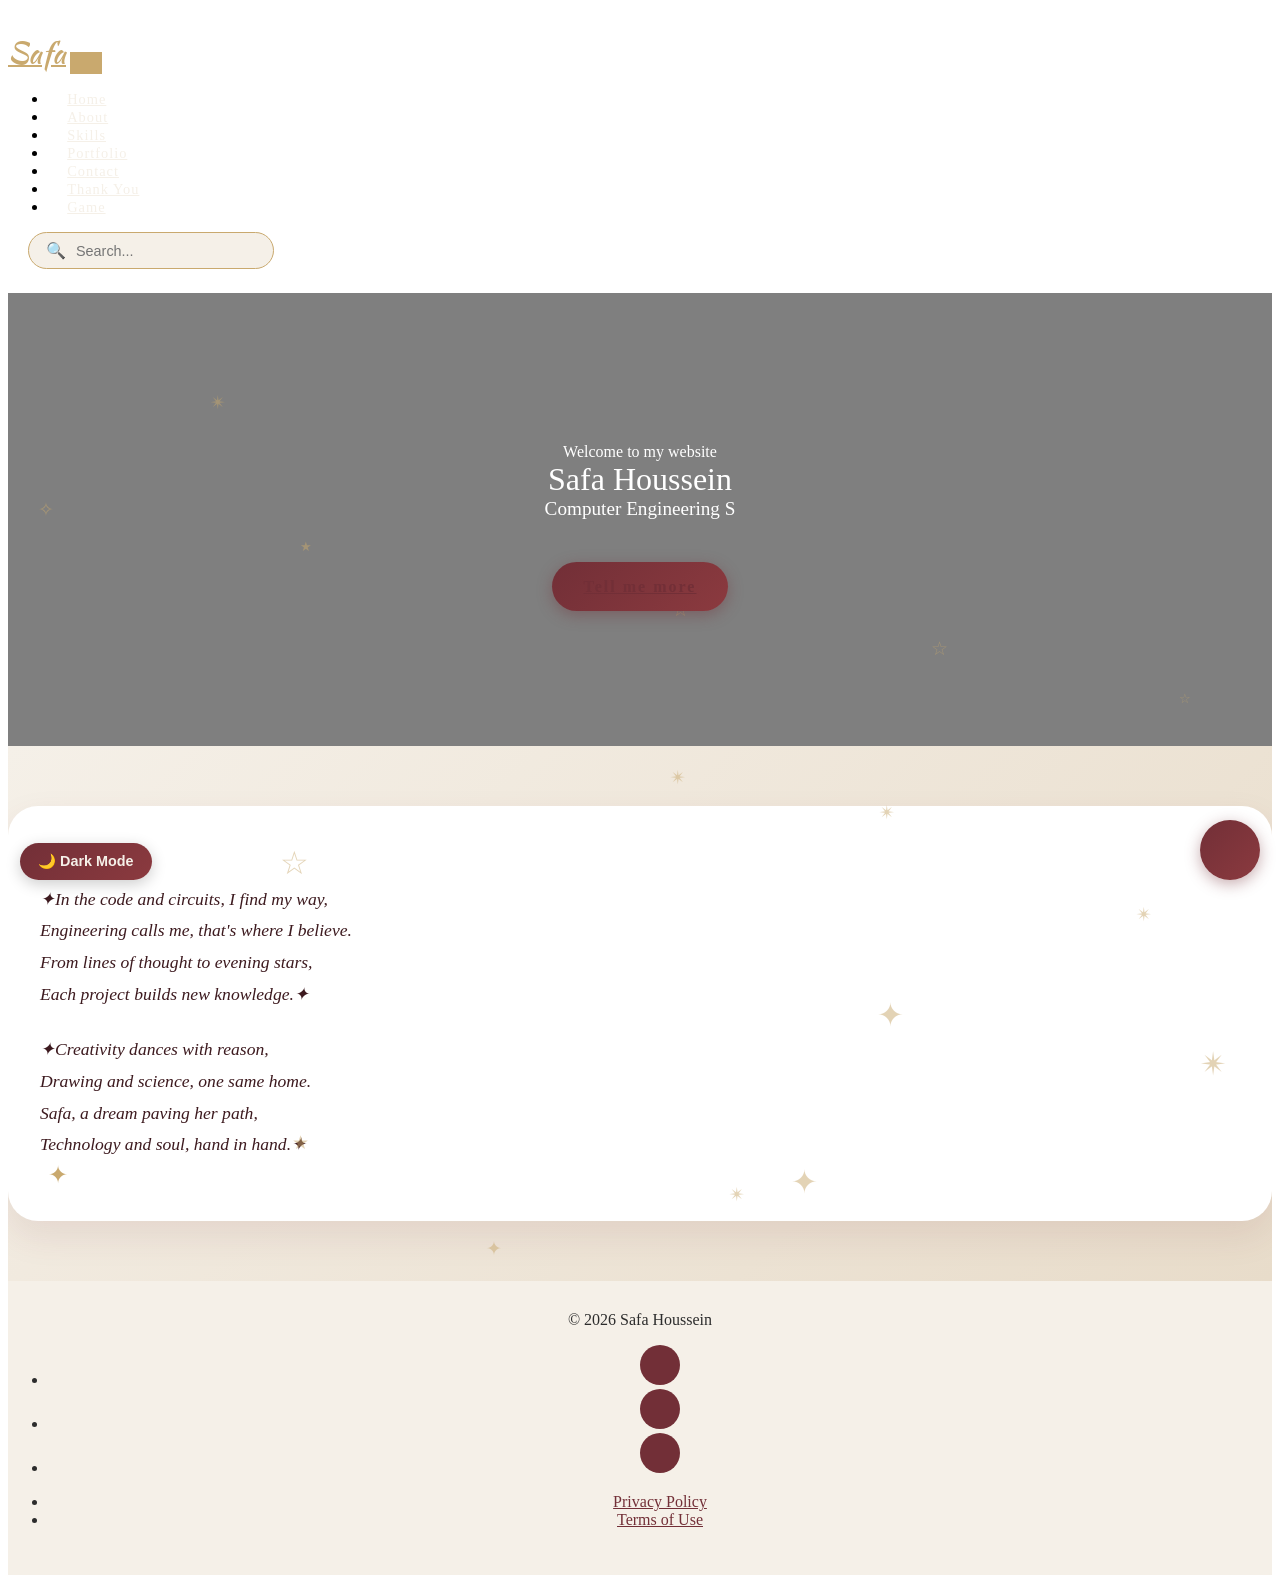
==== index.html @ 27a2a294 "Add files via upload" ====
<!DOCTYPE html>
<html data-bs-theme="light" lang="en">

<head>
    <meta charset="utf-8">
    <meta name="viewport" content="width=device-width, initial-scale=1.0, shrink-to-fit=no">
    <title>Safa Houssein – Portfolio</title>
    <link rel="stylesheet" href="assets/bootstrap/css/bootstrap.min.css">
    <link rel="stylesheet" href="https://fonts.googleapis.com/css?family=Montserrat:400,700&amp;display=swap">
    <link rel="stylesheet" href="https://fonts.googleapis.com/css?family=Kaushan+Script&amp;display=swap">
    <link rel="stylesheet" href="assets/fonts/font-awesome.min.css">
    <link rel="stylesheet" href="style.css">
    <style>
        /* ===== STYLES GÉNÉRAUX ===== */
        :root {
            --bordeaux: #722f37;
            --bordeaux-clair: #8b3a3f;
            --bordeaux-fonce: #3d1a1f;
            --beige: #f5f0e8;
            --beige-fonce: #e8dcca;
            --beige-sombre: #d4c5b5;
            --gold: #c9a96e;
            --texte-fonce: #2c2c2c;
            --texte-clair: #6b5b4f;
            --blanc: #ffffff;
        }
        
        /* ===== MODE SOMBRE AVEC COULEURS BORDEAUX ET BEIGE FONCÉ ===== */
        body.dark-mode {
            background-color: #1a0f12;
            color: #e8dcca;
        }
        
        body.dark-mode .navbar {
            background-color: #0d080a !important;
        }
        
        body.dark-mode .bg-light {
            background-color: #2a1a20 !important;
        }
        
        body.dark-mode .portfolio-caption {
            background: #3d2530;
            color: #e8dcca;
        }
        
        body.dark-mode .portfolio-caption h4 {
            color: #c9a96e;
        }
        
        body.dark-mode footer {
            background-color: #0d080a;
        }
        
        body.dark-mode .poeme-box {
            background: #3d2530;
            border: 1px solid #5e3a45;
        }
        
        body.dark-mode .poeme-texte {
            color: #e8dcca;
        }
        
        body.dark-mode .contact-info-box {
            background: #3d2530;
        }
        
        body.dark-mode .chatbot-window {
            background: #2a1a20;
        }
        
        body.dark-mode .chatbot-messages {
            background: #1a0f12;
        }
        
        body.dark-mode .bot .message-content {
            background: #3d2530;
            color: #e8dcca;
        }
        
        body.dark-mode .chatbot-header {
            background: linear-gradient(135deg, #3d1a1f, #5e2a30);
        }
        
        body.dark-mode .hobby-card {
            background: #3d2530;
            color: #e8dcca;
        }
        
        body.dark-mode .hobby-card h4 {
            color: #c9a96e;
        }
        
        body.dark-mode .edu-content {
            background: #3d2530;
        }
        
        body.dark-mode .edu-content p {
            color: #e8dcca;
        }
        
        body.dark-mode .edu-content h4 {
            color: #c9a96e;
        }
        
        body.dark-mode .btn-primary {
            background-color: #5e2a30 !important;
            border-color: #5e2a30 !important;
        }
        
        body.dark-mode .btn-primary:hover {
            background-color: #7a3a42 !important;
        }
        
        /* Dark Mode Toggle Button */
        .dark-mode-toggle {
            position: fixed;
            bottom: 20px;
            left: 20px;
            z-index: 1000;
            background: linear-gradient(135deg, #722f37, #8b3a3f);
            border: none;
            border-radius: 50px;
            padding: 10px 18px;
            color: #f5f0e8;
            cursor: pointer;
            font-size: 0.9rem;
            font-weight: 600;
            display: flex;
            align-items: center;
            gap: 8px;
            box-shadow: 0 4px 15px rgba(0,0,0,0.2);
            transition: all 0.3s ease;
        }
        
        .dark-mode-toggle:hover {
            transform: scale(1.05);
            box-shadow: 0 6px 20px rgba(0,0,0,0.3);
        }
        
        body.dark-mode .dark-mode-toggle {
            background: linear-gradient(135deg, #c9a96e, #b8945a);
            color: #1a0f12;
        }
        
        /* ===== BARRE DE RECHERCHE AVEC LOUPE ===== */
        .search-container {
            position: relative;
            display: inline-block;
            margin-left: 20px;
        }
        
        .search-wrapper {
            display: flex;
            align-items: center;
            background: var(--beige);
            border-radius: 50px;
            border: 1px solid var(--gold);
            padding: 0 5px;
            transition: all 0.3s ease;
        }
        
        .search-wrapper:focus-within {
            border-color: var(--bordeaux);
            box-shadow: 0 0 5px rgba(114, 47, 55, 0.3);
        }
        
        .search-icon {
            padding: 8px 5px 8px 12px;
            color: var(--bordeaux);
            font-size: 1rem;
        }
        
        .search-input {
            padding: 8px 12px 8px 5px;
            border: none;
            background: transparent;
            color: var(--bordeaux-fonce);
            font-size: 0.9rem;
            width: 180px;
            outline: none;
        }
        
        .search-input:focus {
            width: 220px;
        }
        
        .search-results {
            position: absolute;
            top: 100%;
            left: 0;
            background: white;
            border-radius: 15px;
            box-shadow: 0 10px 25px rgba(0,0,0,0.1);
            width: 100%;
            z-index: 1000;
            display: none;
            overflow: hidden;
            margin-top: 5px;
        }
        
        .search-results a {
            display: block;
            padding: 10px 15px;
            color: var(--bordeaux);
            text-decoration: none;
            transition: all 0.2s ease;
            border-bottom: 1px solid var(--beige-fonce);
        }
        
        .search-results a:hover {
            background: var(--bordeaux);
            color: white;
        }
        
        .search-results a:last-child {
            border-bottom: none;
        }
        
        body.dark-mode .search-wrapper {
            background: #3d2530;
            border-color: #c9a96e;
        }
        
        body.dark-mode .search-icon {
            color: #c9a96e;
        }
        
        body.dark-mode .search-input {
            color: #e8dcca;
        }
        
        body.dark-mode .search-results {
            background: #3d2530;
        }
        
        body.dark-mode .search-results a {
            color: #e8dcca;
            border-bottom-color: #5e3a45;
        }
        
        body.dark-mode .search-results a:hover {
            background: #c9a96e;
            color: #1a0f12;
        }
        
        @media (max-width: 768px) {
            .search-container {
                margin-left: 0;
                margin-top: 10px;
                width: 100%;
            }
            .search-wrapper {
                width: 100%;
            }
            .search-input {
                width: 100%;
            }
            .search-input:focus {
                width: 100%;
            }
            .search-results {
                width: 100%;
            }
        }
        
        /* ===== STYLES POUR LE POEME ET AUTRES ===== */
        .poeme-section {
            padding: 60px 0;
            background: linear-gradient(135deg, var(--beige), var(--beige-fonce));
        }
        
        .poeme-box {
            background: var(--blanc);
            padding: 2rem;
            border-radius: 30px;
            box-shadow: 0 15px 35px rgba(114, 47, 55, 0.1);
        }
        
        .poeme-texte {
            font-size: 1.1rem;
            line-height: 1.8;
            color: var(--bordeaux-fonce);
            font-style: italic;
        }
        
        .star-deco-poeme {
            font-size: 1.5rem;
            color: var(--gold);
        }
        
        .btn-animated {
            background: linear-gradient(135deg, var(--bordeaux), var(--bordeaux-clair));
            border: none;
            color: var(--beige);
            padding: 1rem 2rem;
            border-radius: 50px;
            transition: all 0.3s ease;
        }
        
        .btn-animated:hover {
            transform: translateY(-3px);
            background: linear-gradient(135deg, var(--gold), var(--bordeaux-clair));
            color: var(--bordeaux-fonce);
        }
        
        .masthead {
            padding: 150px 0;
            background-size: cover;
            background-position: center;
            text-align: center;
            color: white;
        }
        
        .intro-heading {
            font-size: 2rem !important;
        }
        
        .animated-message {
            min-height: 80px;
        }
        
        .typing-text {
            font-size: 1.2rem;
        }
        
        /* Chatbot styles */
        .chatbot-container {
            position: fixed;
            bottom: 20px;
            right: 20px;
            z-index: 1000;
        }
        
        .chatbot-button {
            width: 60px;
            height: 60px;
            background: linear-gradient(135deg, var(--bordeaux), var(--bordeaux-clair));
            border-radius: 50%;
            display: flex;
            align-items: center;
            justify-content: center;
            cursor: pointer;
            box-shadow: 0 4px 15px rgba(114, 47, 55, 0.4);
            transition: all 0.3s ease;
            animation: pulse 2s infinite;
        }
        
        .chatbot-button:hover {
            transform: scale(1.1);
        }
        
        .chatbot-button i {
            font-size: 28px;
            color: var(--beige);
        }
        
        .chatbot-window {
            position: absolute;
            bottom: 80px;
            right: 0;
            width: 350px;
            height: 500px;
            background: var(--blanc);
            border-radius: 20px;
            box-shadow: 0 10px 30px rgba(0,0,0,0.2);
            display: none;
            flex-direction: column;
            overflow: hidden;
        }
        
        .chatbot-window.open {
            display: flex;
        }
        
        .chatbot-header {
            background: linear-gradient(135deg, var(--bordeaux), var(--bordeaux-clair));
            color: var(--beige);
            padding: 15px;
            text-align: center;
            position: relative;
        }
        
        .chatbot-header h4 {
            margin: 0;
            font-size: 1.1rem;
        }
        
        .close-chatbot {
            position: absolute;
            top: 10px;
            right: 15px;
            cursor: pointer;
            font-size: 1.2rem;
        }
        
        .chatbot-messages {
            flex: 1;
            padding: 15px;
            overflow-y: auto;
            background: var(--beige);
        }
        
        .message {
            margin-bottom: 15px;
            display: flex;
        }
        
        .message.bot {
            justify-content: flex-start;
        }
        
        .message.user {
            justify-content: flex-end;
        }
        
        .message-content {
            max-width: 80%;
            padding: 10px 15px;
            border-radius: 18px;
            font-size: 0.9rem;
        }
        
        .bot .message-content {
            background: var(--blanc);
            color: var(--texte-fonce);
            border-bottom-left-radius: 5px;
        }
        
        .user .message-content {
            background: linear-gradient(135deg, var(--bordeaux), var(--bordeaux-clair));
            color: var(--beige);
            border-bottom-right-radius: 5px;
        }
        
        .chatbot-input {
            display: flex;
            padding: 10px;
            background: var(--blanc);
            border-top: 1px solid var(--beige-fonce);
        }
        
        .chatbot-input input {
            flex: 1;
            padding: 10px;
            border: 1px solid var(--beige-fonce);
            border-radius: 25px;
            outline: none;
        }
        
        .chatbot-input button {
            margin-left: 10px;
            padding: 10px 15px;
            background: linear-gradient(135deg, var(--bordeaux), var(--bordeaux-clair));
            border: none;
            border-radius: 25px;
            color: var(--beige);
            cursor: pointer;
        }
        
        @keyframes pulse {
            0%, 100% { box-shadow: 0 4px 15px rgba(114, 47, 55, 0.4); }
            50% { box-shadow: 0 4px 25px rgba(114, 47, 55, 0.7); }
        }
        
        footer {
            background: var(--beige);
            padding: 30px 0;
            text-align: center;
        }
        
        .social-buttons li a {
            background: var(--bordeaux);
            color: white;
            border-radius: 50%;
            width: 40px;
            height: 40px;
            display: inline-block;
            line-height: 40px;
        }
        
        /* Style pour l'émoji du jeu en bordeaux */
        .game-link {
            color: var(--bordeaux) !important;
        }
        
        .game-link:hover {
            color: var(--gold) !important;
        }
    </style>
</head>

<body id="page-top" data-bs-spy="scroll" data-bs-target="#mainNav" data-bs-offset="54">
    <nav class="navbar navbar-expand-lg fixed-top bg-dark navbar-dark" id="mainNav">
        <div class="container">
            <a class="navbar-brand" href="#page-top">Safa</a>
            <button class="navbar-toggler" data-bs-toggle="collapse" data-bs-target="#navbarResponsive" type="button">
                <i class="fa fa-bars"></i>
            </button>
            <div class="collapse navbar-collapse" id="navbarResponsive">
                <ul class="navbar-nav ms-auto text-uppercase">
                    <li class="nav-item"><a class="nav-link" href="index.html">Home</a></li>
                    <li class="nav-item"><a class="nav-link" href="about.html">About</a></li>
                    <li class="nav-item"><a class="nav-link" href="skills.html">Skills</a></li>
                    <li class="nav-item"><a class="nav-link" href="portfolio.html">Portfolio</a></li>
                    <li class="nav-item"><a class="nav-link" href="contact.html">Contact</a></li>
                    <li class="nav-item"><a class="nav-link" href="merci.html">Thank You</a></li>
                    <li class="nav-item"><a class="nav-link" href="game.html">Game</a></li>
                </ul>
                <!-- BARRE DE RECHERCHE AVEC LOUPE -->
                <div class="search-container">
                    <div class="search-wrapper">
                        <span class="search-icon">🔍</span>
                        <input type="text" class="search-input" id="searchInput" placeholder="Search...">
                    </div>
                    <div class="search-results" id="searchResults"></div>
                </div>
            </div>
        </div>
    </nav>
    
    <header class="masthead" style="background-image:url('assets/img/safa6.jpeg');">
        <div class="container">
            <div class="intro-text">
                <div class="intro-lead-in">Welcome to my website</div>
                
                <div class="intro-heading text-uppercase" style="font-size: 2rem !important;">
                    Safa Houssein
                </div>
                
                <div class="animated-message mt-3">
                    <span class="typing-text"></span>
                </div>
                
                <a class="btn btn-animated btn-xl text-uppercase mt-4" role="button" href="about.html">Tell me more</a>
            </div>
        </div>
    </header>
    
    <!-- POEM SECTION -->
    <section class="poeme-section">
        <div class="container">
            <div class="row">
                <div class="col-lg-8 mx-auto text-center">
                    <div class="poeme-box">
                        <span class="star-deco-poeme">✦</span>
                        <p class="poeme-texte">
                             ✦In the code and circuits, I find my way,<br>
                              Engineering calls me, that's where I believe.<br>
                              From lines of thought to evening stars,<br>
                              Each project builds new knowledge.✦
                        </p>
                        <p class="poeme-texte poeme-2">
                              ✦Creativity dances with reason,<br>
                              Drawing and science, one same home.<br>
                              Safa, a dream paving her path,<br>
                              Technology and soul, hand in hand.✦
                        </p>
                        <span class="star-deco-poeme">✦</span>
                    </div>
                </div>
            </div>
        </div>
    </section>
    
    <footer>
        <div class="container">
            <div class="row">
                <div class="col-md-4"><span class="copyright">© 2026 Safa Houssein</span></div>
                <div class="col-md-4">
                    <ul class="list-inline social-buttons">
                        <li class="list-inline-item"><a href="#"><i class="fa fa-twitter"></i></a></li>
                        <li class="list-inline-item"><a href="#"><i class="fa fa-facebook"></i></a></li>
                        <li class="list-inline-item"><a href="#"><i class="fa fa-linkedin"></i></a></li>
                    </ul>
                </div>
                <div class="col-md-4">
                    <ul class="list-inline quicklinks">
                        <li class="list-inline-item"><a href="#">Privacy Policy</a></li>
                        <li class="list-inline-item"><a href="#">Terms of Use</a></li>
                    </ul>
                </div>
            </div>
        </div>
    </footer>
    
    <!-- BOUTON MODE SOMBRE / CLAIR -->
    <button class="dark-mode-toggle" onclick="toggleDarkMode()">
        🌙 Dark Mode
    </button>
    
    <script src="assets/bootstrap/js/bootstrap.min.js"></script>
    <script src="assets/js/script.min.js"></script>
    <script src="script.js"></script>
    
    <script>
        // Animation des messages
        document.addEventListener('DOMContentLoaded', function() {
            const messages = [
                "Computer Engineering Student ✦",
                "Passionate about technology ✦",
                "Digital systems & circuits ✦",
                "Creative & curious ✦",
                "Welcome to my world! ✦"
            ];
            
            let messageIndex = 0;
            const typingElement = document.querySelector('.typing-text');
            
            if (typingElement) {
                function typeMessage(message, callback) {
                    let i = 0;
                    typingElement.textContent = '';
                    typingElement.style.opacity = '1';
                    
                    function addChar() {
                        if (i < message.length) {
                            typingElement.textContent += message.charAt(i);
                            i++;
                            setTimeout(addChar, 80);
                        } else {
                            setTimeout(() => {
                                eraseMessage(callback);
                            }, 2000);
                        }
                    }
                    addChar();
                }
                
                function eraseMessage(callback) {
                    let text = typingElement.textContent;
                    let i = text.length;
                    
                    function removeChar() {
                        if (i > 0) {
                            typingElement.textContent = text.substring(0, i - 1);
                            i--;
                            setTimeout(removeChar, 50);
                        } else {
                            typingElement.style.opacity = '0';
                            setTimeout(() => {
                                callback();
                            }, 300);
                        }
                    }
                    removeChar();
                }
                
                function cycleMessages() {
                    typeMessage(messages[messageIndex], () => {
                        messageIndex = (messageIndex + 1) % messages.length;
                        cycleMessages();
                    });
                }
                
                cycleMessages();
            }
        });
        
        // Dark Mode Toggle Function
        function toggleDarkMode() {
            const body = document.body;
            const button = document.querySelector('.dark-mode-toggle');
            
            body.classList.toggle('dark-mode');
            
            if (body.classList.contains('dark-mode')) {
                button.innerHTML = '☀️ Light Mode';
                localStorage.setItem('darkMode', 'enabled');
            } else {
                button.innerHTML = '🌙 Dark Mode';
                localStorage.setItem('darkMode', 'disabled');
            }
        }
        
        // Vérifier la préférence sauvegardée
        if (localStorage.getItem('darkMode') === 'enabled') {
            document.body.classList.add('dark-mode');
            const btn = document.querySelector('.dark-mode-toggle');
            if (btn) btn.innerHTML = '☀️ Light Mode';
        }
        
        // ===== BARRE DE RECHERCHE =====
        const searchData = [
            { name: "Home", url: "index.html", keywords: ["home", "accueil", "main", "start"] },
            { name: "About", url: "about.html", keywords: ["about", "a propos", "bio", "qui suis-je", "parcours"] },
            { name: "Skills", url: "skills.html", keywords: ["skills", "competences", "compétences", "technologies", "langages"] },
            { name: "Portfolio", url: "portfolio.html", keywords: ["portfolio", "projets", "projects", "realisations", "réalisations"] },
            { name: "Contact", url: "contact.html", keywords: ["contact", "email", "mail", "telephone", "téléphone", "me contacter"] },
            { name: "Game", url: "game.html", keywords: ["game", "jeu", "quiz", "play", "jouer"] },
            { name: "Thank You", url: "merci.html", keywords: ["merci", "thank", "thanks", "remerciement"] }
        ];

        const searchInput = document.getElementById('searchInput');
        const searchResults = document.getElementById('searchResults');
        const searchContainer = document.querySelector('.search-container');

        if (searchInput && searchResults) {
            function performSearch() {
                const query = searchInput.value.toLowerCase().trim();
                
                if (query === '') {
                    searchResults.style.display = 'none';
                    return;
                }
                
                const results = searchData.filter(page => {
                    if (page.name.toLowerCase().includes(query)) return true;
                    return page.keywords.some(keyword => keyword.includes(query));
                });
                
                if (results.length > 0) {
                    searchResults.innerHTML = results.map(result => 
                        `<a href="${result.url}">🔍 ${result.name}</a>`
                    ).join('');
                    searchResults.style.display = 'block';
                } else {
                    searchResults.innerHTML = `<a href="#">❌ No result for "${query}"</a>`;
                    searchResults.style.display = 'block';
                }
            }

            searchInput.addEventListener('input', performSearch);

            document.addEventListener('click', function(e) {
                if (searchContainer && !searchContainer.contains(e.target)) {
                    searchResults.style.display = 'none';
                }
            });

            searchInput.addEventListener('keypress', function(e) {
                if (e.key === 'Enter') {
                    const firstResult = searchResults.querySelector('a');
                    if (firstResult && firstResult.href) {
                        window.location.href = firstResult.href;
                    }
                }
            });
        }
        
        // Chatbot functions
        const safaKnowledge = {
            name: "Safa Houssein",
            age: "Second year Computer Engineering student",
            school: "Faculty of Engineering",
            passion: "Digital systems, electronic circuits and technology",
            skills: ["C", "C++", "Python", "HTML/CSS", "JavaScript", "MATLAB", "Node.js", "Bootstrap"],
            projects: [
                "Revision Program (C) - a study aid program",
                "Glino Game (C++) - a game to learn programming",
                "Python Projects - various exercises and projects",
                "Web Portfolio - this website",
                "MATLAB Projects - engineering simulations",
                "Node.js App - backend development"
            ],
            otherInterests: "Science, medicine, culture, languages, creative drawing",
            email: "saffahousseinegeuh@email.com",
            phone: "+253 77 49 03 33",
            instagram: "safabintuhussein",
            bio: "Safa Houssein is a Computer Engineering student passionate about digital systems, circuits and technology. She also enjoys drawing and creativity."
        };
        
        function toggleChatbot() {
            const window = document.getElementById('chatbotWindow');
            if (window) window.classList.toggle('open');
        }
        
        function sendMessage() {
            const input = document.getElementById('userInput');
            const message = input.value.trim();
            if (message === '') return;
            
            addMessage(message, 'user');
            input.value = '';
            
            setTimeout(() => {
                const response = getBotResponse(message);
                addMessage(response, 'bot');
            }, 500);
        }
        
        function addMessage(text, sender) {
            const messagesDiv = document.getElementById('chatMessages');
            if (!messagesDiv) return;
            const messageDiv = document.createElement('div');
            messageDiv.className = `message ${sender}`;
            messageDiv.innerHTML = `<div class="message-content">${text}</div>`;
            messagesDiv.appendChild(messageDiv);
            messagesDiv.scrollTop = messagesDiv.scrollHeight;
        }
        
        function getBotResponse(question) {
            const q = question.toLowerCase();
            
            if (q.includes('name') || q.includes('who is') || q.includes('call')) {
                return `Her name is ${safaKnowledge.name}! 👩‍💻`;
            }
            
            if (q.includes('age') || q.includes('study') || q.includes('student') || q.includes('background')) {
                return `${safaKnowledge.name} is ${safaKnowledge.age}. ${safaKnowledge.bio}`;
            }
            
            if (q.includes('skill') || q.includes('know') || q.includes('can do') || q.includes('language')) {
                return `Safa masters: ${safaKnowledge.skills.join(', ')}. She is passionate about ${safaKnowledge.passion}. ✨`;
            }
            
            if (q.includes('project') || q.includes('projects') || q.includes('work') || q.includes('made')) {
                return `Here are Safa's projects:\n${safaKnowledge.projects.map(p => `• ${p}`).join('\n')}`;
            }
            
            if (q.includes('interest') || q.includes('hobby') || q.includes('passion') || q.includes('like')) {
                return `Safa is passionate about ${safaKnowledge.passion}. She is also interested in: ${safaKnowledge.otherInterests}. 🎨`;
            }
            
            if (q.includes('contact') || q.includes('email') || q.includes('mail') || q.includes('phone') || q.includes('call')) {
                return `You can contact Safa at:\n📧 Email: ${safaKnowledge.email}\n📱 Phone: ${safaKnowledge.phone}\n📷 Instagram: ${safaKnowledge.instagram}`;
            }
            
            if (q.includes('bio') || q.includes('about') || q.includes('presentation')) {
                return safaKnowledge.bio;
            }
            
            if (q.includes('hello') || q.includes('hi') || q.includes('hey') || q.includes('bonjour')) {
                return `Hello! I'm ${safaKnowledge.name}'s assistant. What would you like to know about her? 😊`;
            }
            
            if (q.includes('thank') || q.includes('thanks')) {
                return `You're welcome! Feel free to contact ${safaKnowledge.name} through the contact form. ✨`;
            }
            
            return `I don't understand that question yet. 😅\n\nYou can ask me:\n• Who is Safa?\n• Her skills\n• Her projects\n• Her contact info\n• Her interests`;
        }
    </script>
    
    <!-- CHATBOT -->
    <div class="chatbot-container">
        <div class="chatbot-button" onclick="toggleChatbot()">
            <i class="fa fa-comments"></i>
        </div>
        <div class="chatbot-window" id="chatbotWindow">
            <div class="chatbot-header">
                <h4>🤖 Safa Assistant</h4>
                <p>Ask me anything about Safa!</p>
                <span class="close-chatbot" onclick="toggleChatbot()">✕</span>
            </div>
            <div class="chatbot-messages" id="chatMessages">
                <div class="message bot">
                    <div class="message-content">
                        Hello! I'm Safa's virtual assistant. 👋<br>
                        I know everything about her!<br>
                        Ask me about:
                        <br>• her skills
                        <br>• her projects
                        <br>• her background
                        <br>• her contact info
                    </div>
                </div>
            </div>
            <div class="chatbot-input">
                <input type="text" id="userInput" placeholder="Ask your question..." onkeypress="if(event.key==='Enter') sendMessage()">
                <button onclick="sendMessage()"><i class="fa fa-paper-plane"></i></button>
            </div>
        </div>
    </div>
    
</body>
</html>
---- style.css ----
/* ===== COULEURS BORDEAUX & BEIGE ===== */
:root {
    --bordeaux: #722f37;
    --bordeaux-clair: #8b3a3f;
    --bordeaux-fonce: #3d1a1f;
    --beige: #f5f0e8;
    --beige-fonce: #e8dcca;
    --beige-sombre: #d4c5b5;
    --gold: #c9a96e;
    --texte-fonce: #2c2c2c;
    --texte-clair: #6b5b4f;
    --blanc: #ffffff;
}

/* ===== NOUVELLE NAVIGATION ÉPURÉE ===== */
#mainNav {
    background-color: transparent;
    padding-top: 1.5rem;
    padding-bottom: 1.5rem;
    transition: all 0.4s ease;
}

#mainNav.navbar-shrink {
    background-color: var(--bordeaux-fonce) !important;
    padding-top: 0.8rem;
    padding-bottom: 0.8rem;
    box-shadow: 0 4px 15px rgba(0,0,0,0.1);
}

#mainNav .navbar-brand {
    color: var(--gold) !important;
    font-size: 1.8rem;
    font-family: "Kaushan Script", cursive;
    transition: all 0.3s ease;
}

#mainNav.navbar-shrink .navbar-brand {
    font-size: 1.4rem;
}

#mainNav .navbar-nav .nav-link {
    color: var(--beige) !important;
    font-size: 0.9rem;
    font-weight: 500;
    letter-spacing: 1px;
    padding: 0.5rem 1rem !important;
    margin: 0 0.2rem;
    position: relative;
    transition: all 0.3s ease;
}

/* Soulignement élégant au survol */
#mainNav .navbar-nav .nav-link::after {
    content: '';
    position: absolute;
    bottom: 0;
    left: 50%;
    width: 0;
    height: 2px;
    background-color: var(--gold);
    transition: all 0.3s ease;
    transform: translateX(-50%);
}

#mainNav .navbar-nav .nav-link:hover::after,
#mainNav .navbar-nav .nav-link.active::after {
    width: 70%;
}

#mainNav .navbar-nav .nav-link:hover,
#mainNav .navbar-nav .nav-link.active {
    color: var(--gold) !important;
}

/* Bouton toggler (mobile) */
#mainNav .navbar-toggler {
    background-color: var(--gold);
    border: none;
    padding: 0.7rem 1rem;
}

#mainNav .navbar-toggler .fa-bars {
    color: var(--bordeaux-fonce);
    font-size: 1.2rem;
}

/* ===== STARS DÉCORATIVES ===== */
.star-deco {
    position: absolute;
    font-size: 1.2rem;
    color: var(--gold);
    opacity: 0.5;
    pointer-events: none;
    z-index: 0;
}

.star-lg {
    font-size: 2rem;
}

.star-sm {
    font-size: 0.8rem;
}

/* ===== BADGES STYLE ===== */
.badge-pill {
    display: inline-block;
    padding: 0.5rem 1rem;
    margin: 0.25rem;
    background: var(--beige-fonce);
    border-radius: 50px;
    font-size: 0.85rem;
    font-weight: 500;
    color: var(--bordeaux);
}

.badge-pill.peach {
    background: var(--bordeaux);
    color: var(--beige);
}

/* ===== PHOTO GRID ===== */
.photo-grid {
    display: grid;
    grid-template-columns: repeat(3, 1fr);
    gap: 1rem;
    margin-top: 1.5rem;
}

.photo-slot {
    aspect-ratio: 1;
    border-radius: 12px;
    display: flex;
    flex-direction: column;
    align-items: center;
    justify-content: center;
    font-size: 2rem;
    color: var(--blanc);
    background: linear-gradient(135deg, var(--bordeaux-clair), var(--bordeaux-fonce));
    transition: transform 0.3s ease;
}

.photo-slot:hover {
    transform: scale(1.05);
}

.photo-slot span {
    font-size: 0.7rem;
    margin-top: 0.5rem;
}

/* ===== SKILLS PHOTO AREA ===== */
.skills-photo-area {
    grid-column: span 2;
    display: grid;
    grid-template-columns: repeat(4, 1fr);
    gap: 1rem;
    margin-top: 2rem;
}

.skills-photo-slot {
    aspect-ratio: 1;
    border-radius: 12px;
    display: flex;
    align-items: center;
    justify-content: center;
    font-size: 1.5rem;
    color: var(--blanc);
    background: linear-gradient(135deg, var(--bordeaux-clair), var(--bordeaux-fonce));
    transition: transform 0.3s ease;
}

.skills-photo-slot:hover {
    transform: scale(1.05);
}

/* ===== SKILLS TAGS ===== */
.skill-tag {
    display: inline-block;
    padding: 0.4rem 1rem;
    margin: 0.3rem;
    background: var(--beige-fonce);
    border-radius: 30px;
    font-size: 0.8rem;
    font-weight: 500;
    color: var(--bordeaux);
    transition: all 0.3s ease;
}

.skill-tag:hover {
    transform: translateY(-2px);
    box-shadow: 0 4px 8px rgba(114, 47, 55, 0.2);
    background: var(--bordeaux);
    color: var(--beige);
}

.skill-tag.peach {
    background: var(--bordeaux-clair);
    color: var(--beige);
}

/* ===== SKILLS GRID ===== */
.skills-grid {
    display: grid;
    grid-template-columns: repeat(2, 1fr);
    gap: 2rem;
}

.skill-block {
    background: var(--blanc);
    padding: 1.5rem;
    border-radius: 20px;
    box-shadow: 0 10px 30px rgba(0,0,0,0.05);
    border-left: 4px solid var(--bordeaux);
}

.skill-block.peach-border {
    border-left-color: var(--gold);
}

.skill-block-title {
    font-size: 1.2rem;
    font-weight: 700;
    margin-bottom: 1rem;
    color: var(--bordeaux);
}

/* ===== HOME PAGE ===== */
.masthead {
    position: relative;
    background-size: cover;
    background-position: center;
}

.masthead::before {
    content: '';
    position: absolute;
    top: 0;
    left: 0;
    right: 0;
    bottom: 0;
    background: rgba(0, 0, 0, 0.5);
    z-index: 0;
}

.masthead .container {
    position: relative;
    z-index: 1;
}

/* ===== ABOUT PAGE ===== */
.profile-photo-wrap {
    position: relative;
    display: inline-block;
    margin-bottom: 1.5rem;
}

.profile-photo-placeholder {
    width: 150px;
    height: 150px;
    background: linear-gradient(135deg, var(--bordeaux-clair), var(--bordeaux));
    border-radius: 50%;
    display: flex;
    align-items: center;
    justify-content: center;
    font-size: 4rem;
    margin: 0 auto;
}

.profile-badge {
    position: absolute;
    bottom: 0;
    right: 0;
    background: var(--gold);
    padding: 0.3rem 0.8rem;
    border-radius: 50px;
    font-size: 0.7rem;
    font-weight: bold;
    color: var(--bordeaux-fonce);
}

/* ===== CONTACT SOCIAL ROWS ===== */
.contact-social-row {
    display: flex;
    align-items: center;
    gap: 1rem;
    margin-bottom: 1rem;
    padding: 0.8rem;
    background: var(--beige);
    border-radius: 50px;
    transition: all 0.3s ease;
}

.contact-social-row:hover {
    transform: translateX(5px);
    background: var(--bordeaux);
    color: var(--beige);
}

.contact-social-icon {
    font-size: 1.5rem;
}

/* ===== ANIMATIONS ===== */
@keyframes fadeInUp {
    from {
        opacity: 0;
        transform: translateY(30px);
    }
    to {
        opacity: 1;
        transform: translateY(0);
    }
}

section {
    animation: fadeInUp 0.6s ease-out;
}

/* ===== RESPONSIVE ===== */
@media (max-width: 768px) {
    .photo-grid {
        grid-template-columns: repeat(2, 1fr);
    }
    
    .skills-grid {
        grid-template-columns: 1fr;
    }
    
    .skills-photo-area {
        grid-template-columns: repeat(2, 1fr);
    }
    
    #mainNav {
        background-color: var(--bordeaux-fonce) !important;
        padding-top: 0.8rem;
        padding-bottom: 0.8rem;
    }
    
    #mainNav .navbar-nav .nav-link {
        text-align: center;
        padding: 0.8rem !important;
    }
    
    #mainNav .navbar-nav .nav-link::after {
        display: none;
    }
}

/* ===== SURCHARGES BOOTSTRAP COULEURS BORDEAUX ===== */
.btn-primary {
    background-color: var(--bordeaux) !important;
    border-color: var(--bordeaux) !important;
}

.btn-primary:hover {
    background-color: var(--bordeaux-fonce) !important;
    border-color: var(--bordeaux-fonce) !important;
}

.navbar-brand {
    color: var(--gold) !important;
}

.timeline .timeline-image {
    background-color: var(--bordeaux) !important;
}

.list-group-item.active {
    background-color: var(--bordeaux) !important;
    border-color: var(--bordeaux) !important;
}

.social-buttons li a:hover {
    background-color: var(--bordeaux) !important;
}

a {
    color: var(--bordeaux) !important;
}

a:hover {
    color: var(--gold) !important;
}

.text-primary {
    color: var(--bordeaux) !important;
}

section#contact {
    background-color: var(--beige-sombre) !important;
}

section#contact .section-heading {
    color: var(--bordeaux-fonce) !important;
}

footer {
    background-color: var(--beige) !important;
    color: var(--texte-fonce) !important;
}

.bg-light {
    background-color: var(--beige) !important;
}

.portfolio-caption {
    background-color: var(--blanc) !important;
}

.portfolio-caption h4 {
    color: var(--bordeaux) !important;
}
/* ===== CONTACT INFO BOXES ===== */
.contact-info-box {
    background: var(--blanc);
    padding: 1.5rem;
    border-radius: 15px;
    transition: all 0.3s ease;
    box-shadow: 0 5px 15px rgba(0,0,0,0.05);
}

.contact-info-box:hover {
    transform: translateY(-5px);
    box-shadow: 0 10px 25px rgba(114, 47, 55, 0.1);
}

.contact-info-box h4 {
    color: var(--bordeaux);
    margin-bottom: 0.5rem;
}

.contact-info-box p {
    color: var(--texte-clair);
    margin-bottom: 0;
}

/* ===== STYLE DU FORMULAIRE ===== */
.form-control {
    border: 1px solid var(--beige-fonce);
    border-radius: 10px;
    padding: 0.8rem 1rem;
    transition: all 0.3s ease;
}

.form-control:focus {
    border-color: var(--bordeaux);
    box-shadow: 0 0 0 0.2rem rgba(114, 47, 55, 0.25);
}

.form-label {
    color: var(--bordeaux-fonce);
    margin-bottom: 0.5rem;
}
/* ===== BOUTON ANIMÉ AVEC CHANGEMENT DE COULEURS ===== */
.btn-animated {
    background: linear-gradient(135deg, var(--bordeaux), var(--bordeaux-clair));
    border: none;
    color: var(--beige);
    font-weight: 600;
    letter-spacing: 2px;
    padding: 1rem 2rem;
    border-radius: 50px;
    position: relative;
    overflow: hidden;
    transition: all 0.3s ease;
    animation: colorChange 3s infinite alternate;
    box-shadow: 0 4px 15px rgba(114, 47, 55, 0.4);
}

.btn-animated:hover {
    transform: translateY(-3px);
    box-shadow: 0 8px 25px rgba(114, 47, 55, 0.5);
    animation: none;
    background: linear-gradient(135deg, var(--gold), var(--bordeaux-clair));
    color: var(--bordeaux-fonce);
}

/* Animation de changement de couleurs */
@keyframes colorChange {
    0% {
        background: linear-gradient(135deg, #722f37, #8b3a3f);
        box-shadow: 0 4px 15px rgba(114, 47, 55, 0.4);
    }
    33% {
        background: linear-gradient(135deg, #8b3a3f, #c9a96e);
        box-shadow: 0 4px 15px rgba(201, 169, 110, 0.4);
    }
    66% {
        background: linear-gradient(135deg, #c9a96e, #722f37);
        box-shadow: 0 4px 15px rgba(114, 47, 55, 0.4);
    }
    100% {
        background: linear-gradient(135deg, #722f37, #4a1d22);
        box-shadow: 0 4px 15px rgba(74, 29, 34, 0.4);
    }
}

/* Effet de pulsation en plus */
.btn-animated::before {
    content: '';
    position: absolute;
    top: 50%;
    left: 50%;
    width: 0;
    height: 0;
    border-radius: 50%;
    background: rgba(255, 255, 255, 0.3);
    transform: translate(-50%, -50%);
    transition: width 0.6s, height 0.6s;
}

.btn-animated:active::before {
    width: 300px;
    height: 300px;
}
/* ===== SECTION POÈME ===== */
.poeme-section {
    padding: 60px 0;
    background: linear-gradient(135deg, var(--beige), var(--beige-fonce));
    position: relative;
    overflow: hidden;
}

.poeme-box {
    background: var(--blanc);
    padding: 2.5rem;
    border-radius: 30px;
    box-shadow: 0 15px 35px rgba(114, 47, 55, 0.1);
    position: relative;
    transition: transform 0.3s ease, box-shadow 0.3s ease;
}

.poeme-box:hover {
    transform: translateY(-5px);
    box-shadow: 0 20px 40px rgba(114, 47, 55, 0.15);
}

.star-deco-poeme {
    font-size: 1.5rem;
    color: var(--gold);
    display: inline-block;
    margin: 0 0.5rem;
    animation: floatStar 3s ease-in-out infinite;
}

.poeme-texte {
    font-size: 1.2rem;
    line-height: 1.8;
    color: var(--bordeaux-fonce);
    font-style: italic;
    margin-bottom: 1.5rem;
    font-family: 'Georgia', serif;
}

.poeme-2 {
    margin-bottom: 0;
    color: var(--texte-clair);
}

@keyframes floatStar {
    0%, 100% {
        transform: translateY(0px);
    }
    50% {
        transform: translateY(-5px);
    }
}

/* Version responsive */
@media (max-width: 768px) {
    .poeme-section {
        padding: 40px 0;
    }
    
    .poeme-box {
        padding: 1.5rem;
    }
    
    .poeme-texte {
        font-size: 1rem;
        line-height: 1.6;
    }
    
    .star-deco-poeme {
        font-size: 1rem;
    }
}
/* ===== PAGE DE REMERCIEMENT ===== */
.merci-section {
    min-height: 70vh;
    display: flex;
    align-items: center;
    background: linear-gradient(135deg, var(--beige), var(--beige-fonce));
    padding: 120px 0 80px;
    position: relative;
    overflow: hidden;
}

.merci-box {
    background: var(--blanc);
    padding: 3rem;
    border-radius: 40px;
    box-shadow: 0 25px 50px rgba(114, 47, 55, 0.15);
    position: relative;
    animation: fadeInUp 0.8s ease-out;
}

/* Étoiles décoratives */
.star-deco-merci {
    position: absolute;
    font-size: 2rem;
    color: var(--gold);
    opacity: 0.6;
    animation: floatStar 4s ease-in-out infinite;
}

.star-deco-merci:first-child {
    top: -20px;
    left: 20px;
}

.star2 {
    top: 30px;
    right: 30px;
    animation-delay: 1s;
}

.star3 {
    bottom: -15px;
    left: 50%;
    animation-delay: 2s;
}

/* Icône cœur */
.merci-icon {
    width: 80px;
    height: 80px;
    background: linear-gradient(135deg, var(--bordeaux), var(--bordeaux-clair));
    border-radius: 50%;
    display: flex;
    align-items: center;
    justify-content: center;
    margin: 0 auto 1.5rem;
    animation: pulse 2s ease-in-out infinite;
}

.merci-icon .fa-heart {
    font-size: 2.5rem;
    color: var(--beige);
}

/* Titre */
.merci-title {
    font-size: 2.5rem;
    color: var(--bordeaux);
    font-weight: 700;
    margin-bottom: 1rem;
    font-family: "Kaushan Script", cursive;
}

/* Message */
.merci-message {
    font-size: 1.2rem;
    color: var(--texte-clair);
    margin-bottom: 2rem;
    line-height: 1.6;
}

/* Petit poème */
.merci-poeme {
    background: var(--beige);
    padding: 1.5rem;
    border-radius: 20px;
    margin: 1.5rem 0;
    border-left: 4px solid var(--bordeaux);
}

.merci-poeme p {
    font-size: 1rem;
    line-height: 1.8;
    color: var(--bordeaux-fonce);
    font-style: italic;
    margin-bottom: 0;
    font-family: 'Georgia', serif;
}

/* Bouton retour */
.btn-retour {
    display: inline-block;
    background: linear-gradient(135deg, var(--bordeaux), var(--bordeaux-clair));
    color: var(--beige);
    padding: 0.8rem 2rem;
    border-radius: 50px;
    text-decoration: none;
    font-weight: 600;
    transition: all 0.3s ease;
    border: none;
}

.btn-retour:hover {
    transform: translateY(-3px);
    box-shadow: 0 5px 15px rgba(114, 47, 55, 0.3);
    color: var(--beige);
    background: linear-gradient(135deg, var(--bordeaux-clair), var(--gold));
}

.btn-retour i {
    margin-right: 8px;
}

/* Animations */
@keyframes pulse {
    0%, 100% {
        transform: scale(1);
    }
    50% {
        transform: scale(1.1);
    }
}

/* Responsive */
@media (max-width: 768px) {
    .merci-box {
        padding: 2rem;
    }
    
    .merci-title {
        font-size: 1.8rem;
    }
    
    .merci-message {
        font-size: 1rem;
    }
    
    .merci-icon {
        width: 60px;
        height: 60px;
    }
    
    .merci-icon .fa-heart {
        font-size: 1.8rem;
    }
    
    .star-deco-merci {
        font-size: 1.2rem;
    }
}
/* ===== SECTION PHOTO ABOUT ===== */
.about-photo-section {
    padding: 120px 0 60px;
    background: linear-gradient(135deg, var(--beige), var(--beige-fonce));
    position: relative;
    overflow: hidden;
}

.about-photo-box {
    position: relative;
    padding: 2rem;
}

/* Étoiles décoratives autour de la photo */
.deco-star {
    position: absolute;
    font-size: 1.8rem;
    color: var(--gold);
    opacity: 0.7;
    animation: floatStar 3s ease-in-out infinite;
}

.star-top-left {
    top: -10px;
    left: -10px;
    animation-delay: 0s;
}

.star-top-right {
    top: -10px;
    right: -10px;
    animation-delay: 0.5s;
}

.star-bottom-left {
    bottom: -10px;
    left: -10px;
    animation-delay: 1s;
}

.star-bottom-right {
    bottom: -10px;
    right: -10px;
    animation-delay: 1.5s;
}

/* Cadre photo élégant */
.photo-frame {
    display: inline-block;
    padding: 10px;
    background: linear-gradient(135deg, var(--bordeaux), var(--gold));
    border-radius: 30px;
    box-shadow: 0 20px 40px rgba(114, 47, 55, 0.3);
    transition: transform 0.3s ease, box-shadow 0.3s ease;
}

.photo-frame:hover {
    transform: scale(1.02);
    box-shadow: 0 25px 50px rgba(114, 47, 55, 0.4);
}

.photo-border {
    padding: 8px;
    background: var(--beige);
    border-radius: 25px;
}

.photo-container {
    position: relative;
    overflow: hidden;
    border-radius: 20px;
}

.about-photo {
    width: 280px;
    height: 280px;
    object-fit: cover;
    display: block;
    border-radius: 20px;
    transition: transform 0.5s ease;
}

.photo-container:hover .about-photo {
    transform: scale(1.05);
}

/* Overlay au survol */
.photo-overlay {
    position: absolute;
    top: 0;
    left: 0;
    width: 100%;
    height: 100%;
    background: rgba(114, 47, 55, 0.7);
    display: flex;
    align-items: center;
    justify-content: center;
    opacity: 0;
    transition: opacity 0.3s ease;
    border-radius: 20px;
}

.photo-container:hover .photo-overlay {
    opacity: 1;
}

.overlay-text {
    color: var(--gold);
    font-size: 1.2rem;
    font-weight: 600;
    letter-spacing: 2px;
    font-family: "Kaushan Script", cursive;
}

/* Légende sous la photo */
.photo-caption {
    margin-top: 1.5rem;
    text-align: center;
}

.caption-text {
    font-size: 1.1rem;
    color: var(--bordeaux-fonce);
    font-weight: 500;
    letter-spacing: 2px;
}

.caption-decoration {
    display: inline-block;
    margin-left: 10px;
    color: var(--gold);
    animation: floatStar 2s ease-in-out infinite;
}

/* Animation des étoiles */
@keyframes floatStar {
    0%, 100% {
        transform: translateY(0px) rotate(0deg);
    }
    50% {
        transform: translateY(-8px) rotate(10deg);
    }
}

/* Responsive */
@media (max-width: 768px) {
    .about-photo-section {
        padding: 100px 0 40px;
    }
    
    .about-photo {
        width: 220px;
        height: 220px;
    }
    
    .deco-star {
        font-size: 1.2rem;
    }
    
    .overlay-text {
        font-size: 0.9rem;
    }
    
    .caption-text {
        font-size: 0.9rem;
    }
}
/* ===== CHATBOT STYLES ===== */
.chatbot-container {
    position: fixed;
    bottom: 20px;
    right: 20px;
    z-index: 1000;
}

.chatbot-button {
    width: 60px;
    height: 60px;
    background: linear-gradient(135deg, var(--bordeaux), var(--bordeaux-clair));
    border-radius: 50%;
    display: flex;
    align-items: center;
    justify-content: center;
    cursor: pointer;
    box-shadow: 0 4px 15px rgba(114, 47, 55, 0.4);
    transition: all 0.3s ease;
    animation: pulse 2s infinite;
}

.chatbot-button:hover {
    transform: scale(1.1);
}

.chatbot-button i {
    font-size: 28px;
    color: var(--beige);
}

.chatbot-window {
    position: absolute;
    bottom: 80px;
    right: 0;
    width: 350px;
    height: 500px;
    background: var(--blanc);
    border-radius: 20px;
    box-shadow: 0 10px 30px rgba(0,0,0,0.2);
    display: none;
    flex-direction: column;
    overflow: hidden;
    animation: fadeInUp 0.3s ease;
}

.chatbot-window.open {
    display: flex;
}

.chatbot-header {
    background: linear-gradient(135deg, var(--bordeaux), var(--bordeaux-clair));
    color: var(--beige);
    padding: 15px;
    text-align: center;
    position: relative;
}

.chatbot-header h4 {
    margin: 0;
    font-size: 1.1rem;
}

.chatbot-header p {
    margin: 5px 0 0;
    font-size: 0.8rem;
    opacity: 0.9;
}

.close-chatbot {
    position: absolute;
    top: 10px;
    right: 15px;
    cursor: pointer;
    font-size: 1.2rem;
    color: var(--beige);
}

.chatbot-messages {
    flex: 1;
    padding: 15px;
    overflow-y: auto;
    background: var(--beige);
}

.message {
    margin-bottom: 15px;
    display: flex;
    animation: slideIn 0.3s ease;
}

.message.bot {
    justify-content: flex-start;
}

.message.user {
    justify-content: flex-end;
}

.message-content {
    max-width: 80%;
    padding: 10px 15px;
    border-radius: 18px;
    font-size: 0.9rem;
}

.bot .message-content {
    background: var(--blanc);
    color: var(--texte-fonce);
    border-bottom-left-radius: 5px;
    box-shadow: 0 2px 5px rgba(0,0,0,0.05);
}

.user .message-content {
    background: linear-gradient(135deg, var(--bordeaux), var(--bordeaux-clair));
    color: var(--beige);
    border-bottom-right-radius: 5px;
}

.chatbot-input {
    display: flex;
    padding: 10px;
    background: var(--blanc);
    border-top: 1px solid var(--beige-fonce);
}

.chatbot-input input {
    flex: 1;
    padding: 10px;
    border: 1px solid var(--beige-fonce);
    border-radius: 25px;
    outline: none;
    font-size: 0.9rem;
}

.chatbot-input button {
    margin-left: 10px;
    padding: 10px 15px;
    background: linear-gradient(135deg, var(--bordeaux), var(--bordeaux-clair));
    border: none;
    border-radius: 25px;
    color: var(--beige);
    cursor: pointer;
    transition: all 0.3s ease;
}

.chatbot-input button:hover {
    transform: scale(1.05);
}

@keyframes slideIn {
    from {
        opacity: 0;
        transform: translateY(10px);
    }
    to {
        opacity: 1;
        transform: translateY(0);
    }
}

@keyframes pulse {
    0%, 100% {
        box-shadow: 0 4px 15px rgba(114, 47, 55, 0.4);
    }
    50% {
        box-shadow: 0 4px 25px rgba(114, 47, 55, 0.7);
    }
}
/* Barre de recherche */
.search-container {
    position: relative;
    display: inline-block;
    margin-left: 20px;
}

.search-input {
    padding: 8px 15px;
    border-radius: 50px;
    border: 1px solid var(--gold);
    background: var(--beige);
    color: var(--bordeaux-fonce);
    font-size: 0.9rem;
    width: 200px;
    transition: all 0.3s ease;
}

.search-input:focus {
    outline: none;
    width: 250px;
    border-color: var(--bordeaux);
    box-shadow: 0 0 5px rgba(114, 47, 55, 0.3);
}

.search-results {
    position: absolute;
    top: 100%;
    left: 0;
    background: white;
    border-radius: 15px;
    box-shadow: 0 10px 25px rgba(0,0,0,0.1);
    width: 220px;
    z-index: 1000;
    display: none;
    overflow: hidden;
}

.search-results a {
    display: block;
    padding: 10px 15px;
    color: var(--bordeaux);
    text-decoration: none;
    transition: all 0.2s ease;
    border-bottom: 1px solid var(--beige-fonce);
}

.search-results a:hover {
    background: var(--bordeaux);
    color: white;
}

.search-results a:last-child {
    border-bottom: none;
}

@media (max-width: 768px) {
    .search-container {
        margin-left: 0;
        margin-top: 10px;
        width: 100%;
    }
    .search-input {
        width: 100%;
    }
    .search-input:focus {
        width: 100%;
    }
    .search-results {
        width: 100%;
    }
}
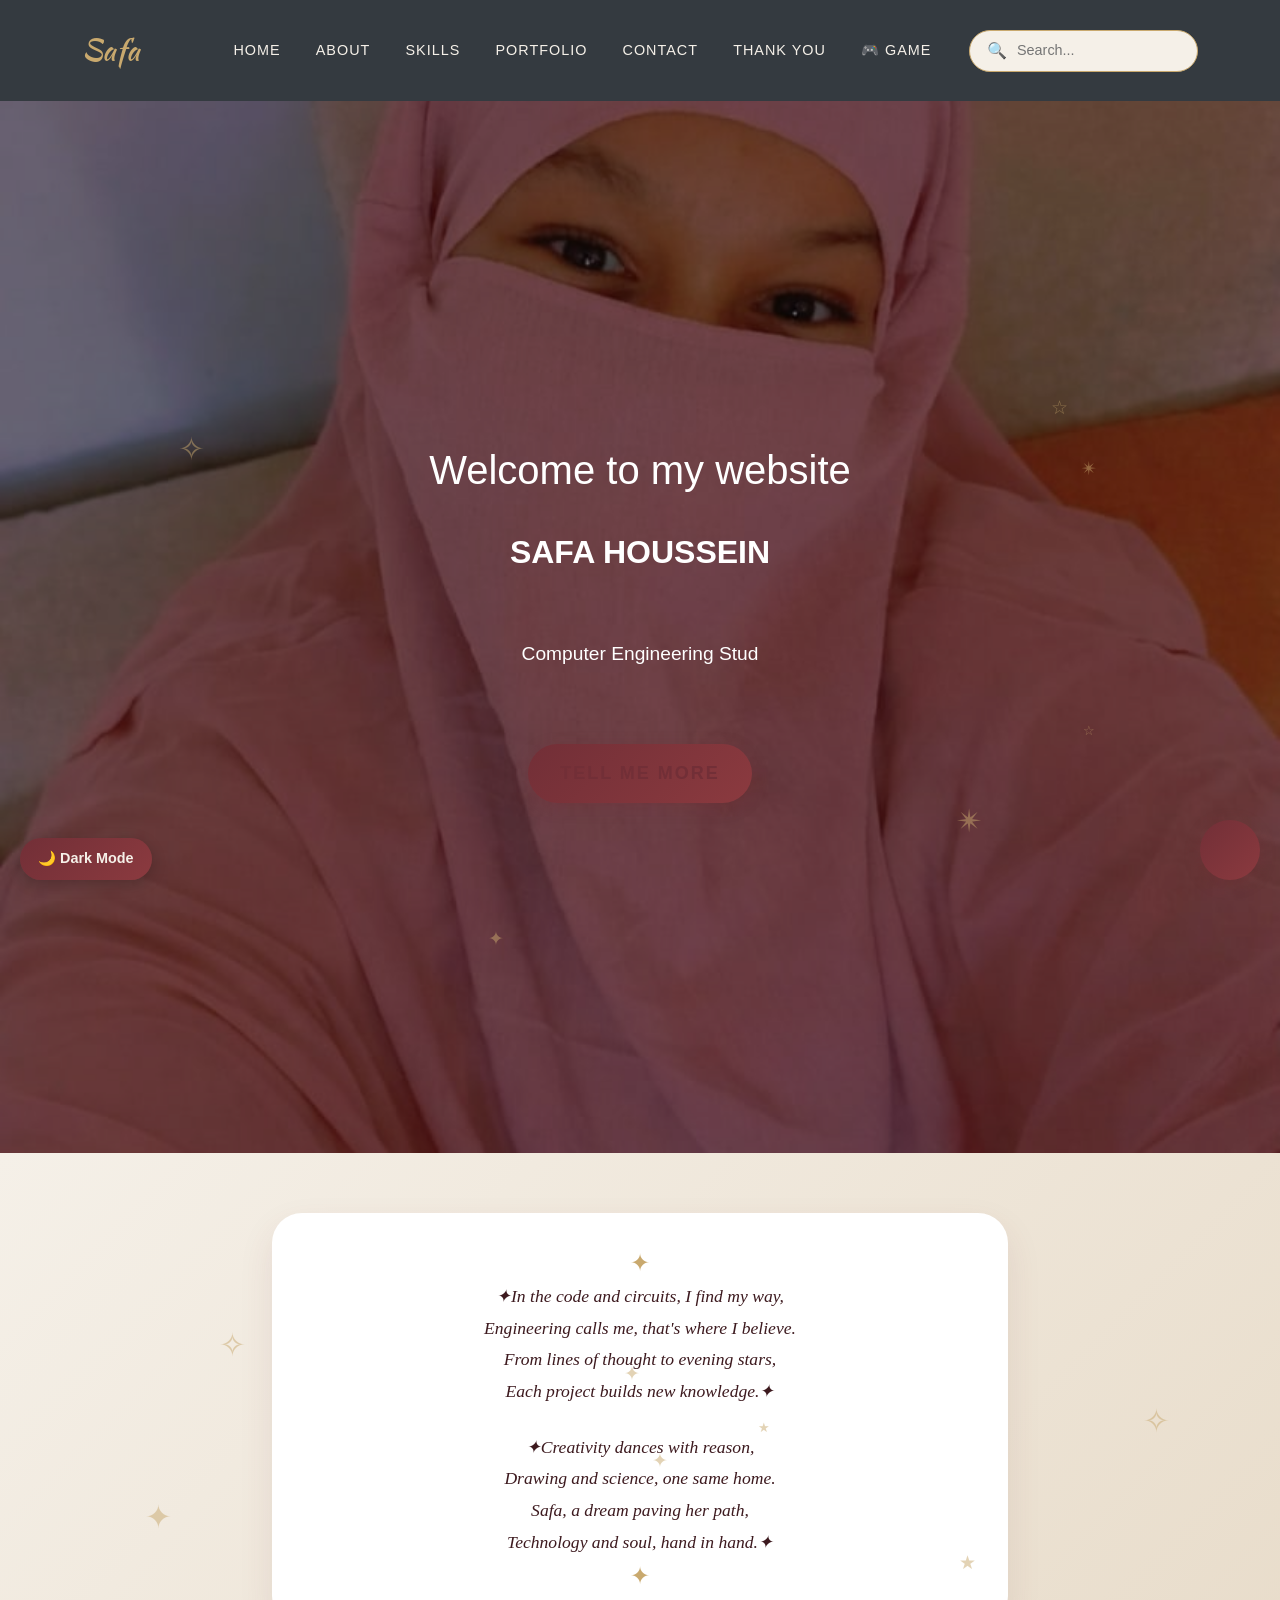
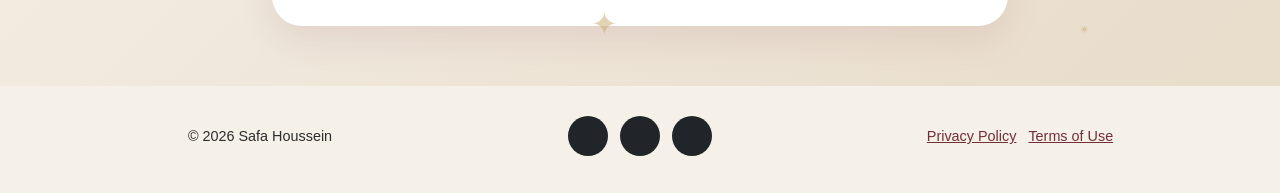
==== commit 7ffe1ea4: "index.html" ====
--- a/index.html
+++ b/index.html
@@ -5,10 +5,10 @@
     <meta charset="utf-8">
     <meta name="viewport" content="width=device-width, initial-scale=1.0, shrink-to-fit=no">
     <title>Safa Houssein – Portfolio</title>
-    <link rel="stylesheet" href="assets/bootstrap/css/bootstrap.min.css">
+    <link rel="stylesheet" href="bootstrap.min.css">
     <link rel="stylesheet" href="https://fonts.googleapis.com/css?family=Montserrat:400,700&amp;display=swap">
     <link rel="stylesheet" href="https://fonts.googleapis.com/css?family=Kaushan+Script&amp;display=swap">
-    <link rel="stylesheet" href="assets/fonts/font-awesome.min.css">
+    <link rel="stylesheet" href="font-awesome.min.css">
     <link rel="stylesheet" href="style.css">
     <style>
         /* ===== STYLES GÉNÉRAUX ===== */
@@ -505,7 +505,7 @@
                     <li class="nav-item"><a class="nav-link" href="portfolio.html">Portfolio</a></li>
                     <li class="nav-item"><a class="nav-link" href="contact.html">Contact</a></li>
                     <li class="nav-item"><a class="nav-link" href="merci.html">Thank You</a></li>
-                    <li class="nav-item"><a class="nav-link" href="game.html">Game</a></li>
+                    <li class="nav-item"><a class="nav-link game-link" href="game.html">🎮 Game</a></li>
                 </ul>
                 <!-- BARRE DE RECHERCHE AVEC LOUPE -->
                 <div class="search-container">
@@ -519,7 +519,7 @@
         </div>
     </nav>
     
-    <header class="masthead" style="background-image:url('assets/img/safa6.jpeg');">
+    <header class="masthead" style="background-image:url('safa6.jpeg');">
         <div class="container">
             <div class="intro-text">
                 <div class="intro-lead-in">Welcome to my website</div>
@@ -589,8 +589,8 @@
         🌙 Dark Mode
     </button>
     
-    <script src="assets/bootstrap/js/bootstrap.min.js"></script>
-    <script src="assets/js/script.min.js"></script>
+    <script src="bootstrap.min.js"></script>
+    <script src="script.min.js"></script>
     <script src="script.js"></script>
     
     <script>
@@ -864,4 +864,4 @@
     </div>
     
 </body>
-</html>+</html>
